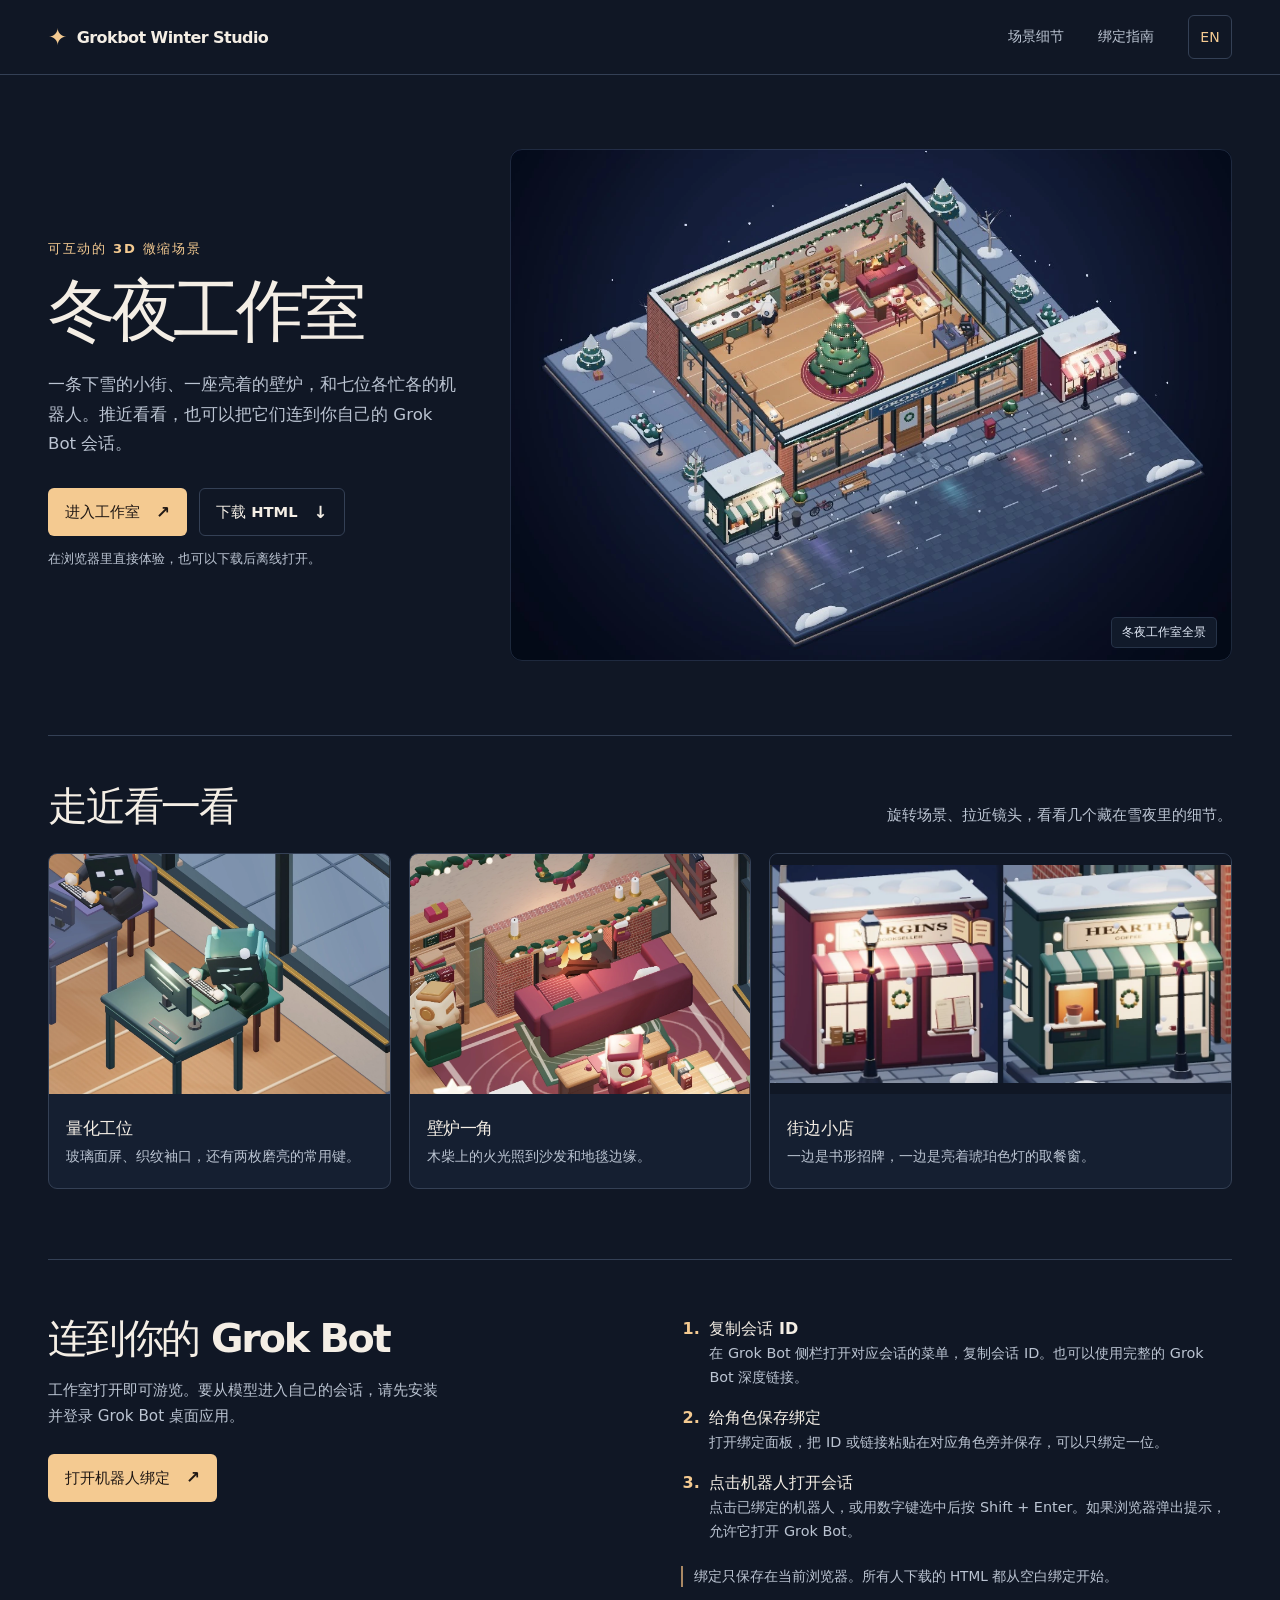
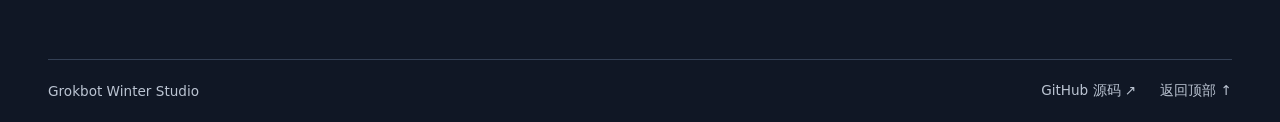
==== index.html @ ceb579a3 "Publish Grokbot Winter Studio and offline HTML" ====
<!doctype html>
<html lang="zh-CN">
<head>
  <meta charset="utf-8">
  <meta name="viewport" content="width=device-width, initial-scale=1">
  <meta name="theme-color" content="#101725">
  <meta name="description" content="探索一间可互动的 3D 冬夜微缩工作室。在线体验、下载单文件 HTML，也可以把七位机器人连接到自己的 Grok Bot 会话。">
  <meta property="og:title" content="Grokbot Winter Studio">
  <meta property="og:description" content="An interactive winter diorama for your Grok Bot conversations.">
  <meta property="og:image" content="https://elysiaivy.github.io/grokbot-winter-studio/winter-studio.webp">
  <link rel="canonical" href="https://elysiaivy.github.io/grokbot-winter-studio/">
  <title>Grokbot Winter Studio · 冬夜工作室</title>
  <link rel="stylesheet" href="./showcase.css">
  <script src="./showcase.js" defer></script>
</head>
<body id="top">
  <a class="skip" href="#main" data-en="Skip to content">跳到正文</a>
  <header class="header">
    <div class="wrap header-inner">
      <a class="wordmark" href="#top" lang="en">
        <span class="mark" aria-hidden="true">✦</span>
        <span>Grokbot Winter Studio</span>
      </a>
      <nav aria-label="主导航 / Main navigation">
        <a class="nav-gallery" href="#gallery" data-en="Gallery">场景细节</a>
        <a href="#setup" data-en="Setup">绑定指南</a>
        <button class="locale" type="button" aria-label="Read in English" hidden>EN</button>
      </nav>
    </div>
  </header>

  <main id="main">
    <section class="hero wrap" aria-labelledby="hero-title">
      <div class="hero-copy">
        <p class="overline" data-en="Interactive 3D diorama">可互动的 3D 微缩场景</p>
        <h1 id="hero-title" data-en="Winter Studio">冬夜工作室</h1>
        <p class="intro" data-en="A snowy street, a glowing hearth, and seven robots at work. Explore the studio or connect its robots to your own Grok Bot conversations.">一条下雪的小街、一座亮着的壁炉，和七位各忙各的机器人。推近看看，也可以把它们连到你自己的 Grok Bot 会话。</p>
        <div class="actions">
          <a class="action primary" href="./studio.html"><span data-en="Open the studio">进入工作室</span> <span aria-hidden="true">↗</span></a>
          <a class="action secondary" id="download" href="./studio.html" download="Grokbot-Winter-Studio.html"><span data-en="Download HTML">下载 HTML</span> <span aria-hidden="true">↓</span></a>
        </div>
        <p class="note" data-en="Explore in your browser, or keep a copy you can open offline.">在浏览器里直接体验，也可以下载后离线打开。</p>
      </div>

      <figure class="hero-art">
        <img src="./winter-studio.webp" width="1200" height="850" fetchpriority="high"
             alt="雪夜的微缩工作室，中央是亮灯的圣诞树，临街两侧分别是书店和咖啡店。"
             data-alt-en="A miniature studio on a snowy night, with a lit Christmas tree in the center and a bookstore and coffee shop on either side of the entrance.">
        <figcaption data-en="The winter studio in 3D">冬夜工作室全景</figcaption>
      </figure>
    </section>

    <section id="gallery" class="gallery wrap" aria-labelledby="gallery-title">
      <div class="section-heading">
        <h2 id="gallery-title" data-en="A closer look">走近看一看</h2>
        <p data-en="Turn the scene, zoom in, and see what the robots are up to.">旋转场景、拉近镜头，看看几个藏在雪夜里的细节。</p>
      </div>
      <div class="gallery-grid">
        <figure>
          <img src="./quant-desk.webp" width="1200" height="850" loading="lazy"
               alt="青色量化机器人在带台灯和键盘的小桌前打字。"
               data-alt-en="A teal quant robot typing at a desk with a keyboard and a small lamp.">
          <figcaption>
            <strong data-en="The quant desk">量化工位</strong>
            <span data-en="A glass faceplate, knitted cuffs, and gently worn keys.">玻璃面屏、织纹袖口，还有两枚磨亮的常用键。</span>
          </figcaption>
        </figure>
        <figure>
          <img src="./fireplace.webp" width="1200" height="850" loading="lazy"
               alt="砖砌壁炉里的小火照亮木柴、红色沙发和地毯。"
               data-alt-en="A small fire in a brick hearth lights up the logs, red sofa, and rug.">
          <figcaption>
            <strong data-en="By the hearth">壁炉一角</strong>
            <span data-en="Firelight settles across the sofa and the edge of the rug.">木柴上的火光照到沙发和地毯边缘。</span>
          </figcaption>
        </figure>
        <figure>
          <img class="storefronts" src="./storefronts.webp" width="1004" height="476" loading="lazy"
               alt="MARGINS 书店的书形招牌和 HEARTH 咖啡店的琥珀色取餐窗。"
               data-alt-en="The open-book sign at MARGINS and the amber pickup window at HEARTH Coffee.">
          <figcaption>
            <strong data-en="Along the street">街边小店</strong>
            <span data-en="A book-shaped sign and an amber coffee pickup window.">一边是书形招牌，一边是亮着琥珀色灯的取餐窗。</span>
          </figcaption>
        </figure>
      </div>
    </section>

    <section id="setup" class="setup wrap" aria-labelledby="setup-title">
      <div>
        <h2 id="setup-title" data-en="Connect your own Grok Bot">连到你的 Grok Bot</h2>
        <p class="setup-intro" data-en="The studio works as a standalone scene. To open conversations from it, install and sign in to the Grok Bot desktop app.">工作室打开即可游览。要从模型进入自己的会话，请先安装并登录 Grok Bot 桌面应用。</p>
        <a class="action primary" href="./studio.html?bindings"><span data-en="Open Grok Bot settings">打开机器人绑定</span> <span aria-hidden="true">↗</span></a>
      </div>
      <div>
        <ol class="steps">
          <li>
            <strong data-en="Copy your conversation ID">复制会话 ID</strong>
            <p data-en="Open the conversation menu in the Grok Bot sidebar and copy its ID. You can also paste the full Grok Bot deep link.">在 Grok Bot 侧栏打开对应会话的菜单，复制会话 ID。也可以使用完整的 Grok Bot 深度链接。</p>
          </li>
          <li>
            <strong data-en="Choose a robot and save">给角色保存绑定</strong>
            <p data-en="Open the bot settings, paste the ID or link next to a robot, then save. Leave any other roles blank.">打开绑定面板，把 ID 或链接粘贴在对应角色旁并保存，可以只绑定一位。</p>
          </li>
          <li>
            <strong data-en="Click the robot to open the conversation">点击机器人打开会话</strong>
            <p data-en="Click a linked robot, or select it with a number key and press Shift + Enter. Allow your browser to open Grok Bot if prompted.">点击已绑定的机器人，或用数字键选中后按 Shift + Enter。如果浏览器弹出提示，允许它打开 Grok Bot。</p>
          </li>
        </ol>
        <p class="privacy" data-en="Your bindings stay in this browser. The downloadable HTML starts with an empty set of links.">绑定只保存在当前浏览器。所有人下载的 HTML 都从空白绑定开始。</p>
      </div>
    </section>
  </main>
  <footer class="wrap footer">
    <span lang="en">Grokbot Winter Studio</span>
    <div class="footer-links">
      <a href="https://github.com/Elysiaivy/grokbot-winter-studio"><span data-en="View on GitHub">GitHub 源码</span> <span aria-hidden="true">↗</span></a>
      <a href="#top"><span data-en="Back to top">返回顶部</span> <span aria-hidden="true">↑</span></a>
    </div>
  </footer>
</body>
</html>
---- showcase.css ----
:root {
  color-scheme: dark;
  --night: #101725;
  --field: #151f31;
  --ink: #f4eee5;
  --muted: #bbc4d2;
  --line: #344055;
  --warm: #f4ca91;
  --warm-highlight: #ffdea9;
  --width: 1280px;
  font-family: "Avenir Next", "PingFang SC", "Microsoft YaHei", system-ui, sans-serif;
  font-synthesis: none;
}

* { box-sizing: border-box; }
body { margin: 0; background: var(--night); color: var(--ink); }
figure, p, h1, h2 { margin: 0; }
img { display: block; width: 100%; height: auto; }
a { color: inherit; }
button { font: inherit; }

.wrap { width: min(var(--width), calc(100% - 96px)); margin-inline: auto; }
.skip { position: fixed; z-index: 2; top: 10px; left: 10px; transform: translateY(-200%); padding: 10px 14px; background: var(--warm); color: var(--night); }
.skip:focus { transform: none; }
:focus-visible { outline: 2px solid var(--warm-highlight); outline-offset: 5px; }

.header { border-bottom: 1px solid var(--line); }
.header-inner { display: flex; align-items: center; justify-content: space-between; gap: 18px; min-height: 74px; }
.wordmark { display: inline-flex; align-items: center; gap: 10px; text-decoration: none; font-weight: 650; font-size: 16px; letter-spacing: -0.035em; }
.mark { color: var(--warm); font-size: 23px; line-height: 1; }
.header nav { display: flex; align-items: center; gap: clamp(14px, 3vw, 34px); font-size: 14px; }
.header nav a, .footer a { color: var(--muted); text-decoration: none; white-space: nowrap; }
.header nav a:hover, .footer a:hover { color: var(--ink); }
.locale { min-width: 44px; min-height: 44px; padding: 3px 9px; color: var(--warm); background: transparent; border: 1px solid var(--line); border-radius: 6px; cursor: pointer; }
.locale:hover { border-color: var(--warm); }

.hero { display: grid; grid-template-columns: minmax(0, 0.79fr) minmax(0, 1.39fr); align-items: center; gap: clamp(26px, 4vw, 64px); min-height: min(660px, 83vh); padding-block: 48px; }
.hero-copy { position: relative; z-index: 1; }
.overline { color: var(--warm); font-weight: 650; font-size: 0.82rem; letter-spacing: 0.13em; margin-bottom: 18px; }
h1 { font-size: clamp(2.55rem, 5.35vw, 5.35rem); font-weight: 720; line-height: 1.02; letter-spacing: -0.078em; }
:lang(en) h1 { max-width: 6.5em; letter-spacing: -0.081em; }
.intro { font-size: clamp(1rem, 1.3vw, 1.15rem); color: var(--muted); line-height: 1.78; margin-top: 24px; max-width: 25em; }
.actions { display: flex; flex-wrap: wrap; align-items: center; gap: 12px; margin-top: 29px; }
.action { display: inline-flex; justify-content: center; align-items: center; gap: 16px; min-height: 48px; padding: 10px 16px; border: 1px solid transparent; border-radius: 6px; font-weight: 660; font-size: 0.92rem; line-height: 1.35; text-decoration: none; white-space: nowrap; }
.primary { color: #201814; background: var(--warm); }
.primary:hover { background: var(--warm-highlight); }
.secondary { color: var(--ink); border-color: var(--line); }
.secondary:hover { border-color: var(--warm); }
.action [aria-hidden] { font-size: 1.05rem; }
.note { color: var(--muted); font-size: 0.81rem; line-height: 1.6; margin-top: 13px; }

.hero-art { position: relative; min-width: 0; }
.hero-art img { aspect-ratio: 24 / 17; object-fit: contain; border-radius: 12px; }
.hero-art::after { content: ""; position: absolute; inset: 0; border: 1px solid #47577566; border-radius: 12px; pointer-events: none; }
.hero-art figcaption { position: absolute; z-index: 1; bottom: 13px; right: 15px; color: #e1e9f6; background: #111a2a; border: 1px solid #47577566; border-radius: 5px; padding: 6px 10px; font-size: 0.76rem; }

.gallery { padding-block: 48px 70px; border-top: 1px solid var(--line); }
.section-heading { display: flex; justify-content: space-between; align-items: baseline; gap: 18px; margin-bottom: 24px; }
h2 { font-size: clamp(1.9rem, 3.1vw, 2.9rem); line-height: 1.12; letter-spacing: -0.055em; font-weight: 700; }
.section-heading p, .setup-intro { color: var(--muted); font-size: 0.95rem; line-height: 1.7; }
.gallery-grid { display: grid; grid-template-columns: minmax(0, 1fr) minmax(0, 1fr) minmax(0, 1.35fr); gap: 18px; }
.gallery-grid figure { border: 1px solid var(--line); border-radius: 9px; overflow: hidden; background: var(--field); }
.gallery-grid img { height: clamp(145px, 18.8vw, 242px); object-fit: cover; }
.gallery-grid .storefronts { object-fit: contain; background: var(--night); }
.gallery-grid figcaption { min-height: 94px; display: grid; align-content: center; gap: 6px; padding: 13px 17px; }
.gallery-grid strong { letter-spacing: -0.025em; font-size: 1.06rem; }
.gallery-grid figcaption span { color: var(--muted); font-size: 0.85rem; line-height: 1.5; }

.setup { display: grid; grid-template-columns: 1fr 1.04fr; gap: clamp(32px, 8vw, 115px); padding-block: 56px 72px; border-top: 1px solid var(--line); }
.setup-intro { margin-block: 17px 24px; max-width: 26em; }
.steps { display: grid; gap: 16px; padding-left: 1.55em; margin: 0 0 19px; line-height: 1.62; }
.steps li { padding-left: 4px; }
.steps li::marker { color: var(--warm); font-weight: 700; }
.steps p { font-size: 0.9rem; color: var(--muted); }
.privacy { border-left: 2px solid #a98864; padding-left: 11px; color: var(--muted); font-size: 0.85rem; line-height: 1.55; margin-top: 23px; }
.footer { display: flex; align-items: center; justify-content: space-between; gap: 12px; padding-block: 22px; color: var(--muted); font-size: 0.85rem; border-top: 1px solid var(--line); }
.footer-links { display: flex; gap: clamp(12px, 2vw, 24px); flex-wrap: wrap; }

@media (max-width: 960px) {
  .wrap { width: calc(100% - 64px); }
  .hero { grid-template-columns: minmax(0, 0.88fr) minmax(0, 1.12fr); min-height: 0; padding-block: 65px; }
  .gallery { padding-bottom: 56px; }
  .gallery-grid { grid-template-columns: repeat(2, minmax(0, 1fr)); }
  .gallery-grid figure:last-child { grid-column: 1 / -1; }
  .gallery-grid img { height: auto; aspect-ratio: 3 / 2; }
  .gallery-grid .storefronts { aspect-ratio: 1004 / 476; }
}

@media (max-width: 710px) {
  .wrap { width: calc(100% - 44px); }
  .header-inner { min-height: 61px; }
  .wordmark { font-size: 14px; gap: 7px; }
  .mark { font-size: 18px; }
  .header nav { gap: 10px; font-size: 0.83rem; }
  .nav-gallery { display: none; }
  .hero { grid-template-columns: 1fr; gap: 28px; padding-block: 36px 42px; }
  .overline { margin-bottom: 13px; }
  h1 { font-size: clamp(2.75rem, 10vw, 4.2rem); }
  .intro { margin-top: 17px; }
  .actions { margin-top: 21px; }
  .hero-art figcaption { bottom: 8px; right: 10px; padding: 3px 6px; font-size: 0.7rem; }
  .gallery { padding-block: 32px 42px; }
  .section-heading { display: grid; gap: 10px; margin-bottom: 18px; }
  .gallery-grid { grid-template-columns: 1fr; }
  .gallery-grid figcaption { min-height: 0; }
  .setup { grid-template-columns: 1fr; gap: 26px; padding-block: 35px 46px; }
  .footer { font-size: 0.78rem; }
}

@media (prefers-reduced-motion: no-preference) {
  html { scroll-behavior: smooth; }
}
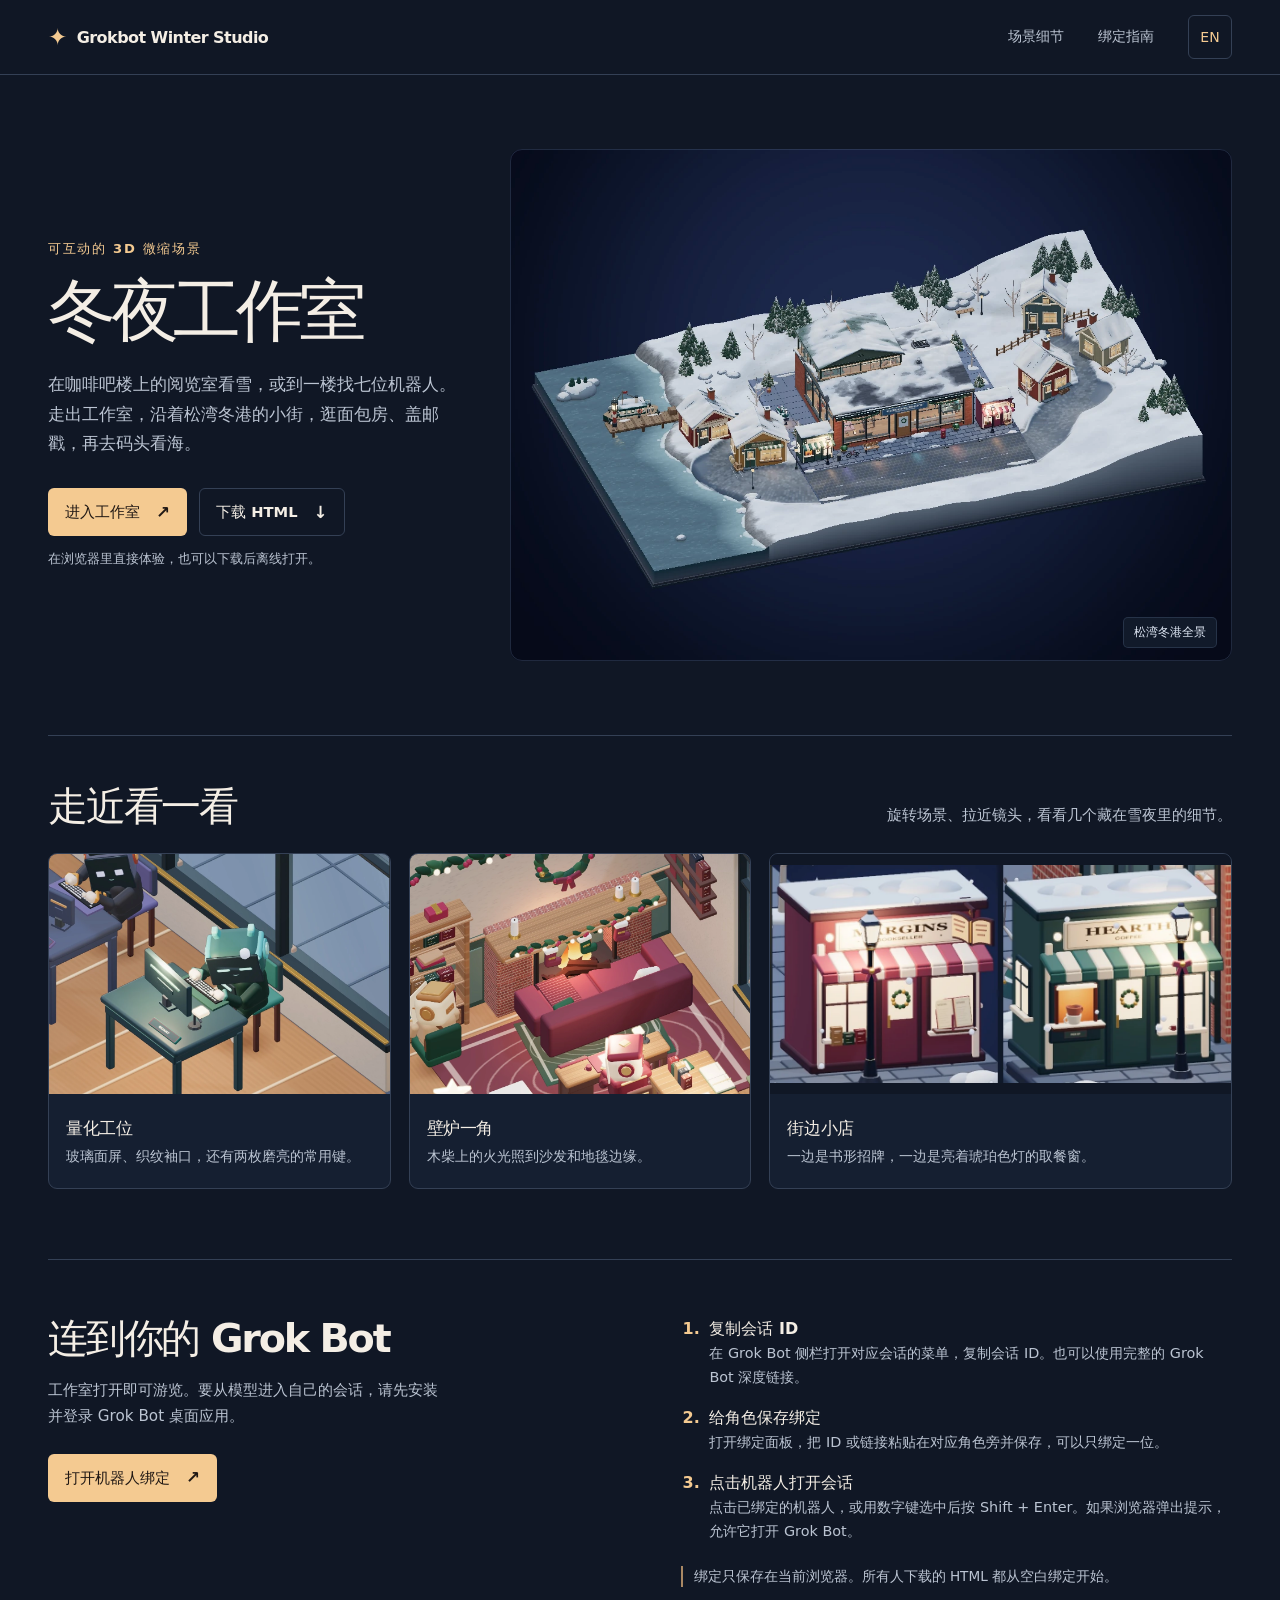
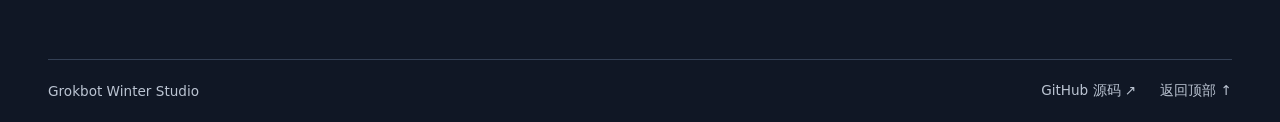
==== commit 059aacac: "Expand the winter studio into Pine Harbor and refine the snow" ====
--- a/index.html
+++ b/index.html
@@ -34,7 +34,7 @@
       <div class="hero-copy">
         <p class="overline" data-en="Interactive 3D diorama">可互动的 3D 微缩场景</p>
         <h1 id="hero-title" data-en="Winter Studio">冬夜工作室</h1>
-        <p class="intro" data-en="A snowy street, a glowing hearth, and seven robots at work. Explore the studio or connect its robots to your own Grok Bot conversations.">一条下雪的小街、一座亮着的壁炉，和七位各忙各的机器人。推近看看，也可以把它们连到你自己的 Grok Bot 会话。</p>
+        <p class="intro" data-en="Visit seven robots in a two-story studio, then step into Pine Harbor to explore the bakery, post office and snowy pier.">在咖啡吧楼上的阅览室看雪，或到一楼找七位机器人。走出工作室，沿着松湾冬港的小街，逛面包房、盖邮戳，再去码头看海。</p>
         <div class="actions">
           <a class="action primary" href="./studio.html"><span data-en="Open the studio">进入工作室</span> <span aria-hidden="true">↗</span></a>
           <a class="action secondary" id="download" href="./studio.html" download="Grokbot-Winter-Studio.html"><span data-en="Download HTML">下载 HTML</span> <span aria-hidden="true">↓</span></a>
@@ -44,9 +44,9 @@
 
       <figure class="hero-art">
         <img src="./winter-studio.webp" width="1200" height="850" fetchpriority="high"
-             alt="雪夜的微缩工作室，中央是亮灯的圣诞树，临街两侧分别是书店和咖啡店。"
-             data-alt-en="A miniature studio on a snowy night, with a lit Christmas tree in the center and a bookstore and coffee shop on either side of the entrance.">
-        <figcaption data-en="The winter studio in 3D">冬夜工作室全景</figcaption>
+             alt="松湾冬港的雪景，中央是两层工作室，街道沿海岸通向木码头。"
+             data-alt-en="Snow covers the roofs of Pine Harbor. A two-story studio overlooks the main street and a wooden pier.">
+        <figcaption data-en="Pine Harbor in 3D">松湾冬港全景</figcaption>
       </figure>
     </section>
 
